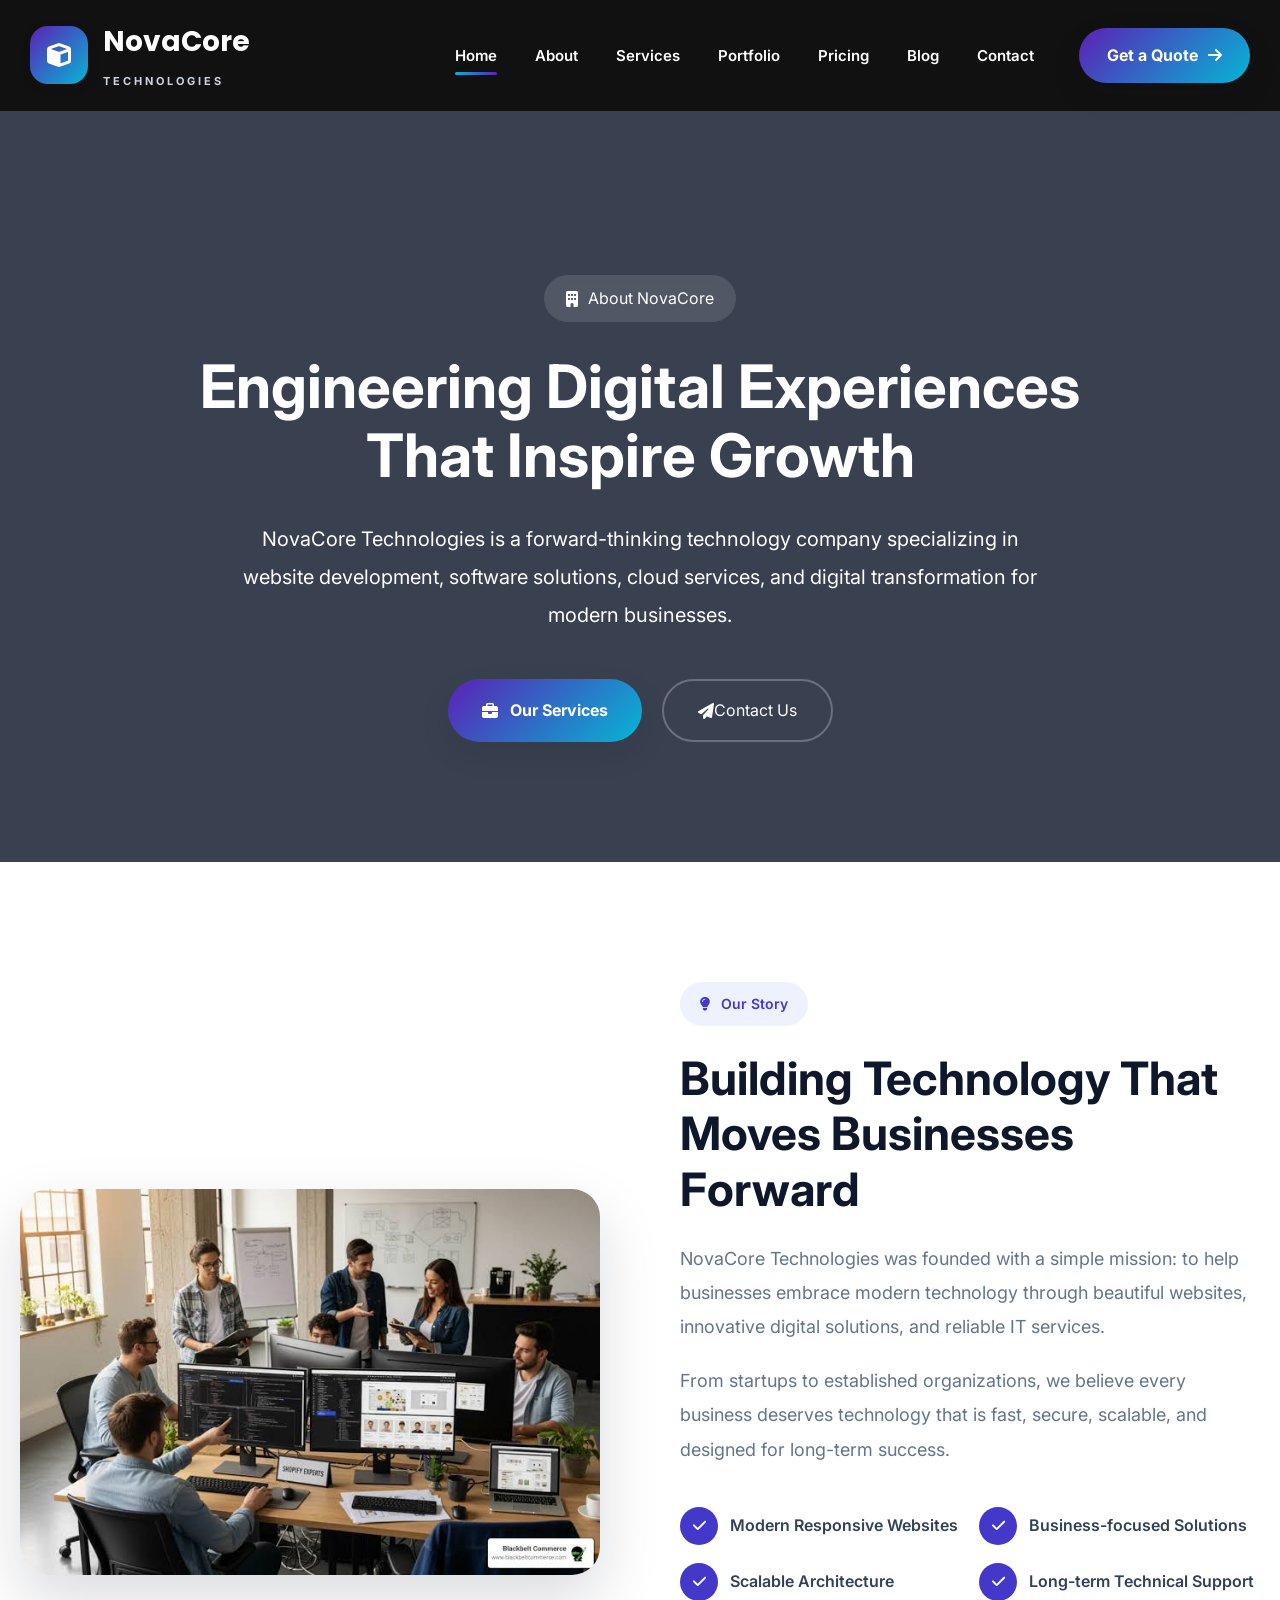
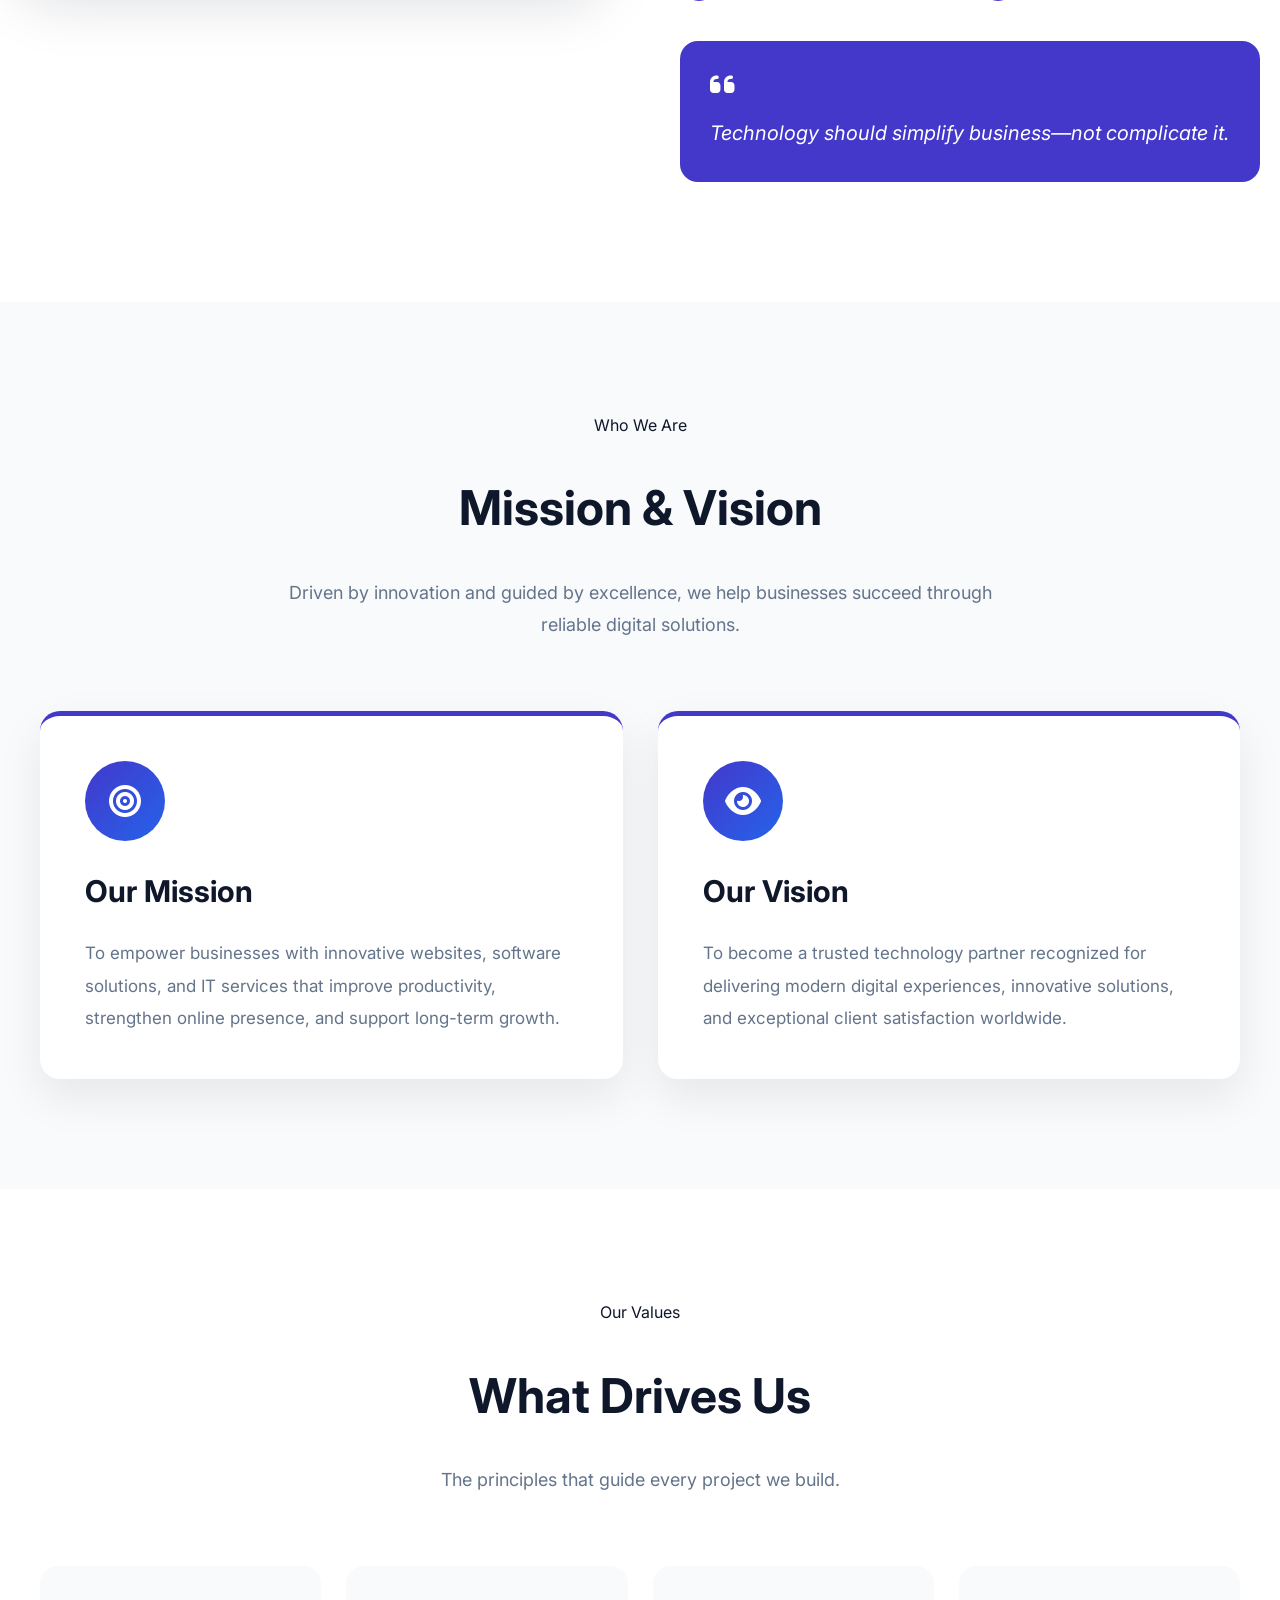
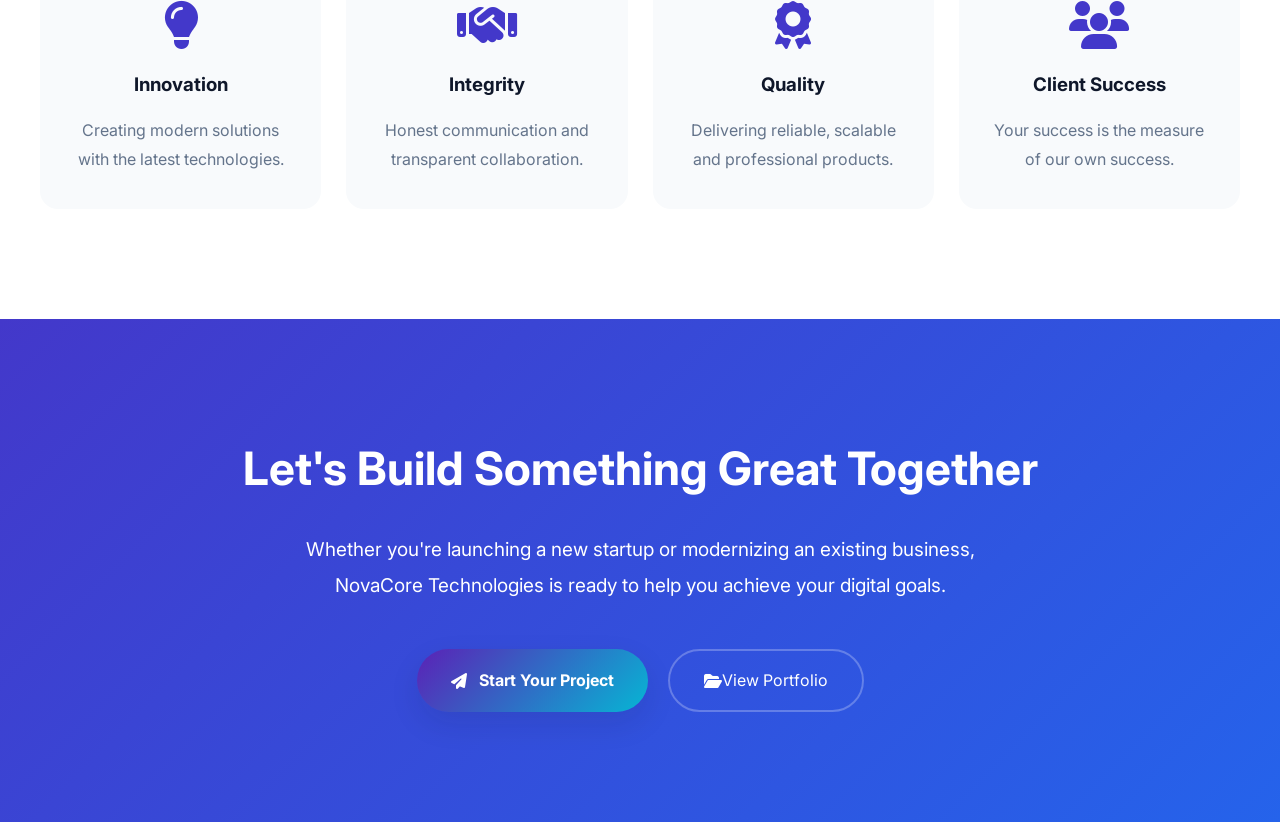
==== about/about.html @ f9131477 "Add files via upload uploaded website" ====
<!DOCTYPE html>
<html lang="en">

<head>

    <meta charset="UTF-8">

<meta name="viewport"
content="width=device-width, initial-scale=1.0">

<title>About NovaCore Technologies | Innovative IT & Web Solutions</title>

<meta name="description"
content="Learn about NovaCore Technologies, our mission, values, experienced team, and commitment to delivering modern web development and IT solutions.">

<meta property="og:title"
content="About NovaCore Technologies">

<meta property="og:description"
content="Meet the team behind NovaCore Technologies and discover our commitment to innovation and digital excellence.">

<meta property="og:type"
content="website">

<meta property="og:url"
content="https://megatech-technologies.github.io/novacore-technologies/about/about.html">

<meta property="og:image"
content="https://megatech-technologies.github.io/novacore-technologies/images/about-preview.webp">

<meta property="og:site_name"
content="NovaCore Technologies">

<meta property="og:locale"
content="en_US">

<meta name="twitter:card"
content="summary_large_image">

<meta name="twitter:title"
content="About NovaCore Technologies">

<meta name="twitter:description"
content="Discover the story, mission and vision behind NovaCore Technologies.">

<meta name="twitter:image"
content="https://megatech-technologies.github.io/novacore-technologies/images/about-preview.webp">

<meta name="twitter:url"
content="https://megatech-technologies.github.io/novacore-technologies/about/about.html">


<link rel="preconnect"
href="https://fonts.googleapis.com">

<link rel="preconnect"
href="https://fonts.gstatic.com"
crossorigin>

<link href="https://fonts.googleapis.com/css2?family=Inter:wght@400;500;600;700&family=Poppins:wght@500;600;700;800&display=swap"
rel="stylesheet">

<link rel="stylesheet"
href="https://cdnjs.cloudflare.com/ajax/libs/font-awesome/6.7.2/css/all.min.css">




<link rel="stylesheet" href="../css/variables.css">
<link rel="stylesheet" href="../css/layout.css">
<link rel="stylesheet" href="../css/components.css">
<link rel="stylesheet" href="../css/animations.css">
<link rel="stylesheet" href="../css/style.css">
<link rel="stylesheet" href="../css/about.css">
<link rel="stylesheet" href="../css/responsive.css">
</head>


<body>

    <header class="header">
    <div class="container navbar">

        <!-- LOGO -->

        <a href="../index.html" class="logo">

            <div class="logo-icon">

                <i class="fa-solid fa-cube"></i>

            </div>

            <div class="logo-text">

                <h2>NovaCore</h2>

                <span>TECHNOLOGIES</span>

            </div>

        </a>

        <!-- NAVIGATION -->

        <nav class="navigation">

            <ul class="nav-links">

                <li><a href="../index.html" class="active">Home</a></li>

                <li><a href="about.html">About</a></li>

                <li><a href="../services/services.html">Services</a></li>

                <li><a href="../portfolio/portfolio.html">Portfolio</a></li>

                <li><a href="../pricing/pricing.html">Pricing</a></li>

                <li><a href="../blog/blog.html">Blog</a></li>

                <li><a href="../contact/contact.html">Contact</a></li>

            </ul>

        </nav>

        <!-- RIGHT SIDE -->

        <div class="nav-actions">

            <a href="../contact/contact.html" class="quote-btn">

                Get a Quote

                <i class="fa-solid fa-arrow-right"></i>

            </a>

            <button class="menu-toggle">

                <i class="fa-solid fa-bars"></i>

            </button>

        </div>

    </div>
</header>

    <div class="nav-overlay"></div>

    <main>

        <!--==================================================
ABOUT HERO
===================================================-->

<section class="about-hero">

<div class="container">

<span class="about-tag">

<i class="fa-solid fa-building"></i>

About NovaCore

</span>

<h1>

Engineering Digital Experiences That Inspire Growth

</h1>

<p>

NovaCore Technologies is a forward-thinking technology
company specializing in website development, software
solutions, cloud services, and digital transformation
for modern businesses.

</p>

<div class="about-buttons">

<a href="../services/services.html"
class="btn btn-primary">

<i class="fa-solid fa-briefcase"></i>

Our Services

</a>

<a href="../contact/contact.html"
class="btn btn-secondary">

<i class="fa-solid fa-paper-plane"></i>

Contact Us

</a>

</div>

</div>

</section>

<!--==================================================
OUR STORY
===================================================-->

<section class="about-preview">



<div class="container about-grid">

<div class="about-image">

<img src="../images/about/novercore-team.jpg"
alt="NovaCore Technologies Team">

</div>

<div class="about-story-content">

<span class="about-section-tag">

<i class="fa-solid fa-lightbulb"></i>

Our Story

</span>

<h2>

Building Technology That Moves Businesses Forward

</h2>

<p>

NovaCore Technologies was founded with a simple mission:
to help businesses embrace modern technology through
beautiful websites, innovative digital solutions, and
reliable IT services.

</p>

<p>

From startups to established organizations, we believe
every business deserves technology that is fast,
secure, scalable, and designed for long-term success.

</p>

<div class="story-features">

<div class="story-feature">

<i class="fa-solid fa-check"></i>

<span>Modern Responsive Websites</span>

</div>

<div class="story-feature">

<i class="fa-solid fa-check"></i>

<span>Business-focused Solutions</span>

</div>

<div class="story-feature">

<i class="fa-solid fa-check"></i>

<span>Scalable Architecture</span>

</div>

<div class="story-feature">

<i class="fa-solid fa-check"></i>

<span>Long-term Technical Support</span>

</div>

</div>

<div class="story-highlight">

<i class="fa-solid fa-quote-left"></i>

<p>

Technology should simplify business—not complicate it.

</p>

</div>

</div>

</div>



</section>

<!--==================================================
MISSION & VISION
===================================================-->

<section class="about-mission">

<div class="container">

<div class="section-heading">

<span>Who We Are</span>

<h2>Mission & Vision</h2>

<p>

Driven by innovation and guided by excellence, we help
businesses succeed through reliable digital solutions.

</p>

</div>

<div class="mission-grid">

<div class="mission-card">

<div class="mission-icon">

<i class="fa-solid fa-bullseye"></i>

</div>

<h3>Our Mission</h3>

<p>

To empower businesses with innovative websites,
software solutions, and IT services that improve
productivity, strengthen online presence, and
support long-term growth.

</p>

</div>

<div class="mission-card">

<div class="mission-icon">

<i class="fa-solid fa-eye"></i>

</div>

<h3>Our Vision</h3>

<p>

To become a trusted technology partner recognized
for delivering modern digital experiences,
innovative solutions, and exceptional client
satisfaction worldwide.

</p>

</div>

</div>

</div>

</section>

<!--==================================================
CORE VALUES
===================================================-->

<section class="about-values">

<div class="container">

<div class="section-heading">

<span>Our Values</span>

<h2>What Drives Us</h2>

<p>

The principles that guide every project we build.

</p>

</div>

<div class="values-grid">

<div class="value-card">

<i class="fa-solid fa-lightbulb"></i>

<h3>Innovation</h3>

<p>Creating modern solutions with the latest technologies.</p>

</div>

<div class="value-card">

<i class="fa-solid fa-handshake"></i>

<h3>Integrity</h3>

<p>Honest communication and transparent collaboration.</p>

</div>

<div class="value-card">

<i class="fa-solid fa-award"></i>

<h3>Quality</h3>

<p>Delivering reliable, scalable and professional products.</p>

</div>

<div class="value-card">

<i class="fa-solid fa-users"></i>

<h3>Client Success</h3>

<p>Your success is the measure of our own success.</p>

</div>

</div>

</div>

</section>

<!--==================================================
ABOUT CTA
===================================================-->

<section class="about-cta">

<div class="container">

<h2>

Let's Build Something Great Together

</h2>

<p>

Whether you're launching a new startup or modernizing an
existing business, NovaCore Technologies is ready to help
you achieve your digital goals.

</p>

<div class="about-buttons">

<a href="../contact/contact.html"
class="btn btn-primary">

<i class="fa-solid fa-paper-plane"></i>

Start Your Project

</a>

<a href="../portfolio/portfolio.html"
class="btn btn-secondary">

<i class="fa-solid fa-folder-open"></i>

View Portfolio

</a>

</div>

</div>

</section>


    </main>

    <script src="../js/main.js"></script>
</body>
</html>
---- css/variables.css ----
/*==================================================
NOVACORE DESIGN SYSTEM
==================================================*/

:root{

    /*=====================
    COLORS
    =====================*/

    --primary:#5B21B6;
    --primary-dark:#4C1D95;
    --secondary:#06B6D4;
    --accent:#F59E0B;

    --dark:#0F172A;
    --dark-light:#1E293B;

    --white:#FFFFFF;
    --light:#F8FAFC;
    --gray:#64748B;
    --border:#E2E8F0;

    --success:#16A34A;
    --danger:#DC2626;

    /*=====================
    TYPOGRAPHY
    =====================*/

    --heading-font:"Poppins",sans-serif;
    --body-font:"Inter",sans-serif;

    /*=====================
    FONT SIZES
    =====================*/

    --fs-hero:4rem;
    --fs-h1:3rem;
    --fs-h2:2.4rem;
    --fs-h3:1.7rem;
    --fs-body:1rem;
    --fs-small:.95rem;

    /*=====================
    FONT WEIGHT
    =====================*/

    --fw-regular:400;
    --fw-medium:500;
    --fw-semibold:600;
    --fw-bold:700;
    --fw-extra:800;

    /*=====================
    LAYOUT
    =====================*/

    --container:1320px;

    --radius-sm:8px;
    --radius-md:14px;
    --radius-lg:20px;
    --radius-xl:30px;

    --section-padding:110px;

    /*=====================
    SHADOWS
    =====================*/

    --shadow-sm:
    0 4px 12px rgba(15,23,42,.08);

    --shadow-md:
    0 12px 30px rgba(15,23,42,.10);

    --shadow-lg:
    0 25px 60px rgba(15,23,42,.15);

    /*=====================
    TRANSITIONS
    =====================*/

    --transition:.35s ease;

}
---- css/layout.css ----
body{

    padding-top:95px;

}

/*==================================================
TOP BAR
==================================================*/

.top-bar{

    background:linear-gradient(90deg,#5B21B6,#06B6D4);

    color:#fff;

    font-size:14px;

}

.top-bar-content{

    display:flex;

    justify-content:space-between;

    align-items:center;

    min-height:48px;

}

.top-left,
.top-right{

    display:flex;

    align-items:center;

    gap:30px;

}

.top-left span,
.top-right span,
.top-right a{

    display:flex;

    align-items:center;

    gap:8px;

}

.top-right a{

    color:#fff;

    font-weight:600;

    transition:var(--transition);

}

.top-right a:hover{

    transform:translateX(6px);

}


/*==================================================
HEADER
==================================================*/

.header{

    position:absolute;

    top:48px;

    left:0;

    width:100%;

    z-index:999;

    transition:var(--transition);

}

.header.sticky{

    position:fixed;

    top:0;

    background:rgba(255,255,255,.96);

    backdrop-filter:blur(15px);

    box-shadow:var(--shadow-md);

}

/*==================================================
NAVBAR
==================================================*/

.navbar{

    position:fixed;

    top:0;

    left:0;

    width:100%;

    z-index:9999;

    background:#111;

    padding:18px 30px;

    display:flex;

    align-items:center;

    justify-content:space-between;

}

.logo{

    display:flex;

    align-items:center;

    gap:15px;

}

.logo-icon{

    width:58px;

    height:58px;

    border-radius:18px;

    background:linear-gradient(135deg,#5B21B6,#06B6D4);

    display:flex;

    justify-content:center;

    align-items:center;

    color:#fff;

    font-size:24px;

    box-shadow:var(--shadow-sm);

}

.logo-text h2{

    font-family:var(--heading-font);

    font-size:28px;

    color:#fff;

    transition:.3s;

}

.header.sticky .logo-text h2{

    color:var(--dark);

}

.logo-text span{

    font-size:11px;

    letter-spacing:3px;

    color:#CBD5E1;

    font-weight:700;

}

.header.sticky .logo-text span{

    color:var(--gray);

}




/*==================================================
NAVIGATION
==================================================*/

.navigation{

    margin-left:auto;

}

.nav-links{

    display:flex;

    align-items:center;

    gap:38px;

}

.nav-links li{

    position:relative;

}

.nav-links a{

    position:relative;

    color:#fff;

    font-size:15px;

    font-weight:600;

    transition:var(--transition);

}

.header.sticky .nav-links a{

    color:var(--dark);

}

.nav-links a:hover{

    color:var(--secondary);

}

.header.sticky .nav-links a:hover{

    color:var(--primary);

}


.nav-links a::after{

    content:"";

    position:absolute;

    left:0;

    bottom:-10px;

    width:0;

    height:3px;

    border-radius:20px;

    background:linear-gradient(
    90deg,
    var(--secondary),
    var(--primary));

    transition:.35s;

}

.nav-links a:hover::after,
.nav-links a.active::after{

    width:100%;

}

/*==================================================
RIGHT SIDE
==================================================*/

.nav-actions{

    display:flex;

    align-items:center;

    gap:18px;

    margin-left:45px;

}


.quote-btn{

    display:inline-flex;

    align-items:center;

    gap:10px;

    padding:14px 28px;

    border-radius:50px;

    background:
    linear-gradient(
    135deg,
    var(--primary),
    var(--secondary));

    color:#fff;

    font-weight:700;

    box-shadow:var(--shadow-md);

    transition:var(--transition);

}

.quote-btn:hover{

    transform:

    translateY(-5px);

    box-shadow:var(--shadow-lg);

}

.quote-btn i{

    transition:.3s;

}

.quote-btn:hover i{

    transform:translateX(5px);

}

.menu-toggle{

    display:none;

    width:55px;

    height:55px;

    border-radius:15px;

    background:var(--primary);

    color:#fff;

    font-size:22px;

    justify-content:center;

    align-items:center;

    transition:var(--transition);

}

.menu-toggle:hover{

    background:var(--secondary);

    transform:translateY(-3px);

}

/*==================================================
NAVIGATION OVERLAY
==================================================*/

.nav-overlay{

    position:fixed;

    inset:0;

    background:rgba(15,23,42,.55);

    backdrop-filter:blur(6px);

    opacity:0;

    visibility:hidden;

    transition:var(--transition);

    z-index:900;

}

.nav-overlay.active{

    opacity:1;

    visibility:visible;

}

/*==================================================
HERO
==================================================*/

.hero{

    position:relative;

    overflow:hidden;

    min-height:100vh;

    display:flex;

    align-items:center;

    background:linear-gradient(135deg,#0F172A,#1E293B);

    color:#fff;

}

.hero-container{

    display:grid;

    grid-template-columns:1fr 1fr;

    gap:80px;

    align-items:center;

}

.hero-content h1{

    font-family:var(--heading-font);

    font-size:4.5rem;

    line-height:1.1;

    margin:30px 0;

}


.hero-content p{

    font-size:1.15rem;

    color:#CBD5E1;

    max-width:620px;

    margin-bottom:40px;

}

.hero-badge{

    display:inline-flex;

    align-items:center;

    gap:10px;

    background:rgba(255,255,255,.08);

    padding:12px 22px;

    border-radius:50px;

    backdrop-filter:blur(12px);

}


/*==================================================
HERO BACKGROUND
==================================================*/

.hero-background{

    position:absolute;

    inset:0;

    overflow:hidden;

    pointer-events:none;

}


.shape{

    position:absolute;

    border-radius:50%;

    filter:blur(80px);

    opacity:.45;

    animation:float 12s ease-in-out infinite;

}

.shape-1{

    width:420px;

    height:420px;

    background:#7C3AED;

    top:-120px;

    left:-80px;

}

.shape-2{

    width:320px;

    height:320px;

    background:#06B6D4;

    bottom:-100px;

    right:-80px;

    animation-delay:2s;

}

.shape-3{

    width:240px;

    height:240px;

    background:#F97316;

    top:45%;

    left:55%;

    animation-delay:4s;

}


/*==================================================
HERO DASHBOARD
==================================================*/

.hero-image{

    display:flex;

    justify-content:center;

    position:relative;

}

.dashboard{

    width:100%;

    max-width:520px;

    background:#ffffff;

    border-radius:24px;

    overflow:hidden;

    box-shadow:0 35px 80px rgba(0,0,0,.35);

    animation:floatDashboard 7s ease-in-out infinite;

}

.dashboard-header{

    display:flex;

    align-items:center;

    gap:10px;

    padding:18px 22px;

    background:#EEF2FF;

}

.dot{

    width:12px;

    height:12px;

    border-radius:50%;

}

.red{

    background:#EF4444;

}

.yellow{

    background:#F59E0B;

}

.green{

    background:#22C55E;

}

.dashboard-content{

    display:grid;

    grid-template-columns:repeat(2,1fr);

    gap:22px;

    padding:28px;

}


.stat-card{

    text-align:center;

    padding:40px;

    background:rgba(255,255,255,.08);

    border:1px solid rgba(255,255,255,.12);

    border-radius:20px;

    backdrop-filter:blur(10px);

    transition:.35s;

}

.stat-card h2{

    color:#fff;

}

.stat-card p{

    color:rgba(255,255,255,.9);

}

.stat-card i{

    color:#fff;

}

.stat-card:hover{

    transform:translateY(-8px);

    box-shadow:0 18px 35px rgba(0,0,0,.12);

}

.stat-card i{

    font-size:32px;

    color:var(--primary);

    margin-bottom:16px;

}

.stat-card h3{

    font-size:30px;

    color:var(--dark);

    margin-bottom:10px;

}

.stat-card p{

    color:#64748B;

    font-size:14px;

}


/*==================================================
HERO STATS
==================================================*/

.hero-stats{

    display:flex;

    gap:45px;

    margin-top:55px;

    flex-wrap:wrap;

}

.hero-stat{

    position:relative;

}

.hero-stat h3{

    font-size:38px;

    color:var(--secondary);

    margin-bottom:8px;

}

.hero-stat span{

    color:#CBD5E1;

    font-size:15px;

}

/*==================================================
SCROLL INDICATOR
==================================================*/

.scroll-indicator{

    position:absolute;

    bottom:35px;

    left:50%;

    transform:translateX(-50%);

    width:34px;

    height:60px;

    border:2px solid rgba(255,255,255,.5);

    border-radius:40px;

}

.scroll-indicator span{

    position:absolute;

    left:50%;

    top:10px;

    width:7px;

    height:7px;

    border-radius:50%;

    background:#fff;

    transform:translateX(-50%);

    animation:scrollMove 2s infinite;

}


/*==================================================
SERVICES
==================================================*/

.services{

    padding:120px 0;

    background:#F8FAFC;

}

.section-heading{

    text-align:center;

    max-width:760px;

    margin:0 auto 70px;

}

.section-tag{

    display:inline-flex;

    align-items:center;

    gap:10px;

    background:#EEF2FF;

    color:var(--primary);

    padding:12px 22px;

    border-radius:50px;

    font-weight:600;

}

.section-heading h2{

    margin:28px 0;

    font-size:48px;

    color:var(--dark);

}

.section-heading p{

    color:#64748B;

    font-size:18px;

    line-height:1.8;

}


.services-grid{

    display:grid;

    grid-template-columns:repeat(4,1fr);

    gap:30px;

}


.service-card{

    background:#fff;

    padding:45px 35px;

    border-radius:22px;

    transition:var(--transition);

    border:1px solid #E2E8F0;

    position:relative;

    overflow:hidden;

}


.service-card:hover{

    transform:translateY(-12px);

    box-shadow:var(--shadow-lg);

}


.service-card::before{

    content:"";

    position:absolute;

    top:0;

    left:0;

    width:0;

    height:5px;

    background:linear-gradient(
    90deg,
    var(--primary),
    var(--secondary));

    transition:.45s;

}

.service-card:hover::before{

    width:100%;

}


.service-icon{

    width:72px;

    height:72px;

    display:flex;

    justify-content:center;

    align-items:center;

    border-radius:18px;

    background:#EEF2FF;

    color:var(--primary);

    font-size:28px;

    margin-bottom:28px;

    transition:var(--transition);

}

.service-card:hover .service-icon{

    background:linear-gradient(
    135deg,
    var(--primary),
    var(--secondary));

    color:#fff;

    transform:rotate(-8deg);

}


.service-card h3{

    font-size:26px;

    margin-bottom:18px;

    color:var(--dark);

}

.service-card p{

    color:#64748B;

    line-height:1.8;

    margin-bottom:28px;

}


.service-card a{

    display:inline-flex;

    align-items:center;

    gap:10px;

    color:var(--primary);

    font-weight:700;

    transition:var(--transition);

}

.service-card:hover a{

    gap:16px;

}


/*==================================================
ABOUT PREVIEW
==================================================*/

.about-preview{

    padding:120px 0;

    background:#fff;

}

.about-grid{

    display:grid;

    grid-template-columns:1fr 1fr;

    gap:80px;

    align-items:center;

}


.about-image{

    position:relative;

}

.about-image img{

    width:100%;

    border-radius:28px;

    display:block;

    box-shadow:var(--shadow-lg);

}


.about-content h2{

    margin:28px 0;

    font-size:46px;

    color:var(--dark);

}

.about-content p{

    color:#64748B;

    line-height:1.9;

    margin-bottom:22px;

}


.about-mini-stats{

    display:grid;

    grid-template-columns:repeat(2,1fr);

    gap:25px;

    margin:45px 0;

}

.about-mini-stats div{

    background:#F8FAFC;

    padding:25px;

    border-radius:18px;

    transition:var(--transition);

}

.about-mini-stats div:hover{

    transform:translateY(-8px);

    box-shadow:var(--shadow-md);

}

.about-mini-stats h3{

    color:var(--primary);

    font-size:34px;

    margin-bottom:8px;

}

.about-mini-stats span{

    color:#64748B;

}


/*==================================================
WHY CHOOSE US
==================================================*/

.why-us{

padding:120px 0;

background:#f8fbff;

}

.why-grid{

display:grid;

grid-template-columns:repeat(3,1fr);

gap:30px;

margin-top:70px;

}


.why-card{

background:#fff;

padding:45px 35px;

border-radius:24px;

text-align:center;

transition:.4s;

box-shadow:var(--shadow-sm);

position:relative;

overflow:hidden;

}

.why-card:hover{

transform:translateY(-12px);

box-shadow:var(--shadow-lg);

}

.why-card:hover{

transform:translateY(-12px);

box-shadow:var(--shadow-lg);

}

.why-card::before{

content:"";

position:absolute;

left:0;

top:0;

width:100%;

height:5px;

background:linear-gradient(90deg,#5b6cff,#27d7ff);

transform:scaleX(0);

transition:.4s;

transform-origin:left;

}

.why-card:hover::before{

transform:scaleX(1);

}

.why-icon{

width:90px;

height:90px;

margin:auto;

margin-bottom:25px;

display:flex;

justify-content:center;

align-items:center;

border-radius:50%;

background:linear-gradient(135deg,#eef4ff,#ddeaff);

font-size:34px;

color:#4f46e5;

transition:.4s;

}

.why-card:hover .why-icon{

transform:rotate(360deg) scale(1.08);

}

.featured{

background:linear-gradient(135deg,#4f46e5,#2563eb);

color:#fff;

}

.featured h3,
.featured p{

color:#fff;

}

.featured .why-icon{

background:rgba(255,255,255,.18);

color:#fff;

}


/*==================================================
FEATURED PROJECTS
==================================================*/

.featured-projects{

    padding:120px 0;

    background:#fff;

}

.projects-grid{

    display:grid;

    grid-template-columns:repeat(3,1fr);

    gap:35px;

    margin-top:70px;

}

.project-card{

    background:#fff;

    border-radius:24px;

    overflow:hidden;

    box-shadow:var(--shadow-md);

    transition:.4s;

}

.project-card:hover{

    transform:translateY(-12px);

    box-shadow:var(--shadow-lg);

}

.browser-top{

    background:#e9edf6;

    padding:14px 18px;

    display:flex;

    gap:8px;

}

.browser-top span{

    width:12px;

    height:12px;

    border-radius:50%;

}

.browser-top span:nth-child(1){

    background:#ff5f56;

}

.browser-top span:nth-child(2){

    background:#ffbd2f;

}

.browser-top span:nth-child(3){

    background:#27c93f;

}

.project-card img{

    width:100%;

    height:250px;

    object-fit:cover;

    display:block;

}


.project-content{

    padding:30px;

}

.project-category{

    display:inline-block;

    background:#eef4ff;

    color:#4f46e5;

    padding:8px 16px;

    border-radius:30px;

    font-size:13px;

    font-weight:600;

    margin-bottom:18px;

}

.project-content h3{

    margin-bottom:15px;

    font-size:25px;

}

.project-content p{

    color:#64748B;

    line-height:1.8;

}

.tech-tags{

    display:flex;

    flex-wrap:wrap;

    gap:10px;

    margin:28px 0;

}

.tech-tags span{

    background:#F8FAFC;

    padding:8px 14px;

    border-radius:20px;

    font-size:13px;

    border:1px solid #E2E8F0;

}


/*==================================================
CLIENT SUCCESS STORIES
==================================================*/

.success-stories{

    padding:120px 0;

    background:#F8FAFC;

}

.stories-grid{

    display:grid;

    grid-template-columns:repeat(3,1fr);

    gap:30px;

    margin-top:70px;

}

.story-card{

    background:#fff;

    padding:35px;

    border-radius:24px;

    box-shadow:var(--shadow-md);

    transition:.35s;

}

.story-card:hover{

    transform:translateY(-10px);

}

.story-header{

    display:flex;

    align-items:center;

    gap:18px;

    margin-bottom:25px;

}

.story-header img{

    width:72px;

    height:72px;

    border-radius:50%;

    object-fit:cover;

}

.story-header span{

    color:#64748B;

    font-size:14px;

}

.story-card ul{

    margin:25px 0;

    padding-left:20px;

}

.story-card li{

    margin-bottom:10px;

    color:#475569;

}

.story-card p{

    line-height:1.8;

    color:#64748B;

    font-style:italic;

}

.stars{

    margin-top:25px;

    color:#FBBF24;

    font-size:20px;

}



/*==================================================
TECH STACK
==================================================*/

.tech-stack{

    padding:120px 0;

    background:#fff;

}

.tech-grid{

    display:grid;

    grid-template-columns:repeat(4,1fr);

    gap:30px;

    margin-top:70px;

}

.tech-card{

    background:#F8FAFC;

    border-radius:22px;

    padding:40px 30px;

    text-align:center;

    transition:.35s;

    border:1px solid #E2E8F0;

    position:relative;

    overflow:hidden;

}

.tech-card::before{

content:"";

position:absolute;

left:0;

top:0;

width:100%;

height:4px;

background:linear-gradient(90deg,var(--primary),var(--secondary));

transform:scaleX(0);

transition:.35s;

transform-origin:left;

}

.tech-card:hover::before{

transform:scaleX(1);

}

.tech-card:hover{

transform:translateY(-12px);

box-shadow:var(--shadow-lg);

}

.tech-card i{

font-size:54px;

margin-bottom:25px;

color:var(--primary);

transition:.35s;

}

.tech-card:hover i{

transform:rotate(8deg) scale(1.15);

color:var(--secondary);

}


.tech-card h3{

font-size:24px;

margin-bottom:15px;

color:var(--dark);

}

.tech-card p{

color:#64748B;

line-height:1.8;

}


/*TECHSTACK ANIMATION*/

.tech-card{

animation:floatCard 5s ease-in-out infinite;

}

.tech-card:nth-child(2){

animation-delay:.3s;

}

.tech-card:nth-child(3){

animation-delay:.6s;

}

.tech-card:nth-child(4){

animation-delay:.9s;

}

.tech-card:nth-child(5){

animation-delay:1.2s;

}

.tech-card:nth-child(6){

animation-delay:1.5s;

}

.tech-card:nth-child(7){

animation-delay:1.8s;

}

.tech-card:nth-child(8){

animation-delay:2.1s;

}

@keyframes floatCard{

0%,100%{

transform:translateY(0);

}

50%{

transform:translateY(-8px);

}

}

/*==========================================
OUR PROCESS
==========================================*/

.process{

    padding:120px 0;

    background:#f8fbff;

}

.process-grid{

    display:grid;

    grid-template-columns:repeat(3,1fr);

    gap:30px;

    margin-top:70px;

}

.process-card{

    background:#fff;

    padding:40px;

    border-radius:22px;

    position:relative;

    text-align:center;

    transition:.35s;

    box-shadow:var(--shadow-sm);

}

.process-card:hover{

    transform:translateY(-12px);

    box-shadow:var(--shadow-lg);

}

.process-number{

    position:absolute;

    top:20px;

    right:20px;

    font-size:60px;

    font-weight:900;

    color:rgba(79,70,229,.08);

}

.process-card i{

    font-size:55px;

    color:var(--primary);

    margin-bottom:25px;

    transition:.4s;

}

.process-card:hover i{

    transform:rotate(360deg);

}

.process-card h3{

    margin-bottom:18px;

    font-size:26px;

}

.process-card p{

    color:#64748B;

    line-height:1.9;

}

/*==================================================
COMPANY STATISTICS
==================================================*/

.stats{

    padding:110px 0;

    background:
    linear-gradient(135deg,#4338CA,#2563EB);

    color:#fff;

}

.stats-grid{

    display:grid;

    grid-template-columns:repeat(4,1fr);

    gap:35px;

}

.stat-card{

    text-align:center;

    padding:40px;

}

.stat-card i{

    font-size:60px;

    margin-bottom:25px;

    color:#fff;

}

.stat-card h2{

    font-size:58px;

    margin-bottom:10px;

}

.stat-card p{

    font-size:17px;

    opacity:.9;

}

.stat-card:hover{

    transform:translateY(-8px);

}

/*==================================================
HOME CTA
==================================================*/

.home-cta{

padding:110px 0;

background:#f8fafc;

}

.home-cta-card{

max-width:900px;

margin:auto;

padding:70px 60px;

text-align:center;

border-radius:28px;

background:linear-gradient(135deg,#2563eb,#1d4ed8);

color:#fff;

box-shadow:0 25px 60px rgba(37,99,235,.25);

}

.home-cta-tag{

display:inline-flex;

align-items:center;

gap:10px;

padding:10px 22px;

border-radius:40px;

background:rgba(255,255,255,.15);

font-weight:600;

margin-bottom:28px;

}

.home-cta h2{

font-size:2.7rem;

line-height:1.2;

margin-bottom:22px;

}

.home-cta p{

max-width:700px;

margin:0 auto 40px;

line-height:1.9;

color:rgba(255,255,255,.92);

}

.home-cta-buttons{

display:flex;

justify-content:center;

gap:20px;

flex-wrap:wrap;

}

/*==================================================
FOOTER
==================================================*/

.footer{

background:#0f172a;

padding:100px 0 35px;

color:#cbd5e1;

}

.footer-grid{

display:grid;

grid-template-columns:2fr 1fr 1fr 1.2fr;

gap:60px;

margin-bottom:60px;

}

.footer-description{

margin:28px 0;

line-height:1.9;

max-width:360px;

}

.footer-column h3{

font-size:22px;

margin-bottom:25px;

color:#fff;

}

.footer-column ul{

display:flex;

flex-direction:column;

gap:16px;

}

.footer-column a{

color:#cbd5e1;

transition:.3s;

}

.footer-column a:hover{

color:var(--primary);

padding-left:6px;

}

.footer-social{

display:flex;

gap:16px;

margin-top:25px;

}

.footer-social a{

width:46px;

height:46px;

display:flex;

align-items:center;

justify-content:center;

border-radius:50%;

background:rgba(255,255,255,.08);

color:#fff;

transition:.35s;

}

.footer-social a:hover{

background:var(--primary);

transform:translateY(-5px);

}

.footer-contact li{

display:flex;

align-items:flex-start;

gap:14px;

line-height:1.8;

}

.footer-contact i{

color:var(--primary);

margin-top:4px;

font-size:18px;

}

.footer-bottom{

padding-top:35px;

border-top:1px solid rgba(255,255,255,.08);

display:flex;

justify-content:space-between;

align-items:center;

flex-wrap:wrap;

gap:20px;

}

.footer-bottom-links{

display:flex;

gap:25px;

}

.footer-bottom-links a{

color:#cbd5e1;

transition:.3s;

}

.footer-bottom-links a:hover{

color:var(--primary);

}
---- css/components.css ----
/*==================================================
BUTTONS
==================================================*/

.btn-primary{

    display:inline-flex;

    align-items:center;

    gap:12px;

    padding:16px 34px;

    border-radius:60px;

    background:linear-gradient(135deg,var(--primary),var(--secondary));

    color:#fff;

    font-weight:700;

    transition:var(--transition);

    box-shadow:var(--shadow-md);

}

.btn-primary:hover{

    transform:translateY(-6px);

    box-shadow:var(--shadow-lg);

}

.btn-secondary{

    display:inline-flex;

    align-items:center;

    justify-content:center;

    padding:16px 34px;

    border:2px solid rgba(255,255,255,.25);

    border-radius:60px;

    color:#fff;

    transition:var(--transition);

}

.btn-secondary:hover{

    background:#fff;

    color:var(--dark);

}
---- css/animations.css ----
/*==================================================
FLOATING SHAPES
==================================================*/

@keyframes float{

    0%{

        transform:translateY(0) translateX(0);

    }

    50%{

        transform:translateY(-35px) translateX(25px);

    }

    100%{

        transform:translateY(0) translateX(0);

    }

}

/* dash board*/

@keyframes floatDashboard{

    0%{

        transform:translateY(0);

    }

    50%{

        transform:translateY(-18px);

    }

    100%{

        transform:translateY(0);

    }

}


/*scroll key*/

@keyframes scrollMove{

    0%{

        top:10px;

        opacity:1;

    }

    100%{

        top:38px;

        opacity:0;

    }

}

/* hero fade in animation*/

.hero-content{

    animation:slideLeft .9s ease;

}

.hero-image{

    animation:slideRight .9s ease;

}

/*append*/

@keyframes slideLeft{

    from{

        opacity:0;

        transform:translateX(-70px);

    }

    to{

        opacity:1;

        transform:none;

    }

}

@keyframes slideRight{

    from{

        opacity:0;

        transform:translateX(70px);

    }

    to{

        opacity:1;

        transform:none;

    }

}
---- css/style.css ----
@import url("variables.css");
@import url("reset.css");
@import url("layout.css");
@import url("components.css");
@import url("animations.css");
@import url("responsive.css");
---- css/about.css ----
/*==================================================
ABOUT HERO
==================================================*/

.about-hero{

padding:180px 20px 120px;

text-align:center;

background:
linear-gradient(rgba(15,23,42,.82),
rgba(15,23,42,.82)),
url("../images/about-hero.webp");

background-size:cover;

background-position:center;

color:#fff;

}

.about-tag{

display:inline-flex;

align-items:center;

gap:10px;

padding:10px 22px;

background:rgba(255,255,255,.12);

backdrop-filter:blur(8px);

border-radius:40px;

margin-bottom:30px;

}

.about-hero h1{

font-size:60px;

line-height:1.15;

max-width:900px;

margin:auto;

margin-bottom:30px;

}

.about-hero p{

font-size:20px;

line-height:1.9;

max-width:800px;

margin:auto;

}

.about-buttons{

display:flex;

justify-content:center;

gap:20px;

margin-top:45px;

flex-wrap:wrap;

}

/*==================================================
OUR STORY
==================================================*/

.about-story{

padding:110px 20px;

background:#fff;

}

.about-story-grid{

display:grid;

grid-template-columns:1fr 1fr;

gap:70px;

align-items:center;

}



.about-story-image img{

width:100%;

border-radius:22px;

display:block;

box-shadow:0 20px 50px rgba(0,0,0,.12);

}

.about-section-tag{

display:inline-flex;

align-items:center;

gap:10px;

padding:10px 20px;

border-radius:40px;

background:#EEF2FF;

color:#4338CA;

font-size:14px;

font-weight:600;

margin-bottom:25px;

}

.about-story-content h2{

font-size:46px;

line-height:1.2;

margin-bottom:25px;

color:#0F172A;

}

.about-story-content p{

font-size:18px;

line-height:1.9;

color:#64748B;

margin-bottom:20px;

}

.story-features{

display:grid;

grid-template-columns:repeat(2,1fr);

gap:18px;

margin:40px 0;

}

.story-feature{

display:flex;

align-items:center;

gap:12px;

font-weight:600;

color:#334155;

}

.story-feature i{

width:38px;

height:38px;

border-radius:50%;

background:#4338CA;

color:#fff;

display:flex;

justify-content:center;

align-items:center;

font-size:15px;

}

.story-highlight{

background:#4338CA;

padding:30px;

border-radius:18px;

color:#fff;

margin-top:35px;

}

.story-highlight i{

font-size:28px;

margin-bottom:15px;

}

.story-highlight p{

color:#fff;

margin:0;

font-size:20px;

font-style:italic;

}

/*==================================================
MISSION & VISION
==================================================*/

.about-mission{

padding:110px 20px;

background:#F8FAFC;

}

.mission-grid{

display:grid;

grid-template-columns:repeat(2,1fr);

gap:35px;

margin-top:70px;

}

.mission-card{

background:#fff;

padding:45px;

border-radius:20px;

box-shadow:0 18px 45px rgba(0,0,0,.08);

transition:.35s;

border-top:5px solid #4338CA;

}

.mission-card:hover{

transform:translateY(-8px);

}

.mission-icon{

width:80px;

height:80px;

border-radius:50%;

background:linear-gradient(135deg,#4338CA,#2563EB);

display:flex;

justify-content:center;

align-items:center;

margin-bottom:25px;

}

.mission-icon i{

font-size:32px;

color:#fff;

}

.mission-card h3{

font-size:30px;

margin-bottom:20px;

color:#0F172A;

}

.mission-card p{

font-size:17px;

line-height:1.9;

color:#64748B;

}

/*==================================================
CORE VALUES
==================================================*/

.about-values{

padding:110px 20px;

background:#fff;

}

.values-grid{

display:grid;

grid-template-columns:repeat(4,1fr);

gap:25px;

margin-top:60px;

}

.value-card{

background:#F8FAFC;

padding:35px;

text-align:center;

border-radius:18px;

transition:.35s;

}

.value-card:hover{

transform:translateY(-8px);

}

.value-card i{

font-size:48px;

color:#4338CA;

margin-bottom:20px;

}

.value-card h3{

margin-bottom:15px;

color:#0F172A;

}

.value-card p{

color:#64748B;

line-height:1.8;

}

/*==================================================
ABOUT CTA
==================================================*/

.about-cta{

padding:110px 20px;

background:linear-gradient(135deg,#4338CA,#2563EB);

text-align:center;

color:#fff;

}

.about-cta h2{

font-size:46px;

margin-bottom:25px;

}

.about-cta p{

max-width:700px;

margin:auto auto 40px;

font-size:19px;

line-height:1.9;

}

/*==================================================
ABOUT PAGE RESPONSIVE
==================================================*/

@media (max-width:992px){

.about-grid{
    grid-template-columns:1fr;
    gap:60px;
}

.mission-grid{
    grid-template-columns:1fr;
}

.values-grid{
    grid-template-columns:repeat(2,1fr);
}

.about-story-content{
    text-align:center;
}

.story-features{
    justify-content:center;
}

.about-buttons{
    justify-content:center;
}

.about-hero h1{
    font-size:3rem;
}

.about-hero p{
    max-width:700px;
    margin:0 auto;
}

}

@media (max-width:768px){

.about-hero{
    padding:140px 20px 90px;
}

.about-hero h1{
    font-size:2.3rem;
    line-height:1.25;
}

.about-hero p{
    font-size:16px;
}

.about-buttons{
    flex-direction:column;
    align-items:center;
}

.about-buttons .btn{
    width:100%;
    justify-content:center;
}

.about-preview,
.about-mission,
.about-values,
.about-cta{
    padding:70px 0;
}

.about-grid{
    gap:45px;
}

.values-grid{
    grid-template-columns:1fr;
}

.story-features{
    flex-direction:column;
    align-items:flex-start;
    gap:15px;
}

.story-highlight{
    padding:25px;
}

.mission-card,
.value-card{
    padding:35px 25px;
}

.about-cta h2{
    font-size:2rem;
}

.about-cta p{
    font-size:16px;
}

}


@media(max-width:480px) {

    /*==================================================
ABOUT HERO
==================================================*/

.about-hero{

padding:140px 15px 90px;

}

.about-hero h1{

font-size:34px;

}

.about-hero p{

font-size:16px;

}

.about-buttons{

flex-direction:column;

}

.about-buttons a{

width:100%;

justify-content:center;

}

/*==================================================
OUR STORY
==================================================*/

.about-story{

padding:80px 15px;

}

.about-story-grid{

grid-template-columns:1fr;

gap:40px;

}

.about-story-image{

width:100%;

max-width:100%;

}

.about-story-image img{

width:100%;

height:auto;

display:block;

}

.about-story-image img{

width:100%;

max-width:100%;

height:auto;

display:block;

border-radius:18px;

box-shadow:0 12px 30px rgba(0,0,0,.12);

}

.about-story-content h2{

font-size:32px;

}

.about-story-content p{

font-size:16px;

}

.story-features{

display:grid;

grid-template-columns:1fr;

gap:15px;

margin:30px 0;

}

.story-highlight{

padding:25px;

}

.story-highlight p{

font-size:17px;

}

/*==================================================
MISSION & VISION
==================================================*/

.about-mission{

padding:80px 15px;

}

.mission-grid{

grid-template-columns:1fr;

gap:25px;

margin-top:45px;

}

.mission-card{

padding:30px;

}

.mission-card h3{

font-size:24px;

}

.mission-card p{

font-size:16px;

}

.mission-icon{

width:65px;

height:65px;

}

.mission-icon i{

font-size:26px;

}

.about-values{

padding:80px 15px;

}

.values-grid{

grid-template-columns:1fr;

}

.about-cta{

padding:80px 15px;

}

.about-cta h2{

font-size:32px;

}

.about-cta p{

font-size:16px;

}
}
---- css/responsive.css ----
@media(max-width:992px){

.navigation{

    position:fixed;

    top:0;

    right:-100%;

    width:320px;

    height:100vh;

    background:#fff;

    transition:.45s;

    padding:120px 35px;

    box-shadow:-15px 0 40px rgba(0,0,0,.1);

}

.navigation.active{

    right:0;

}

.nav-links{

    flex-direction:column;

    align-items:flex-start;

    gap:28px;

}

.nav-links a{

    color:var(--dark);

    font-size:18px;

}

.menu-toggle{

    display:flex;

}

.quote-btn{

    display:none;

}

.navigation{

    position:fixed;

    top:0;

    right:-100%;

    width:340px;

    max-width:90%;

    height:100vh;

    background:#fff;

    padding:120px 40px;

    transition:.45s;

    box-shadow:-15px 0 50px rgba(0,0,0,.15);

    z-index:1000;

}

.navigation.active{

    right:0;

}


.services-grid{

    grid-template-columns:repeat(2,1fr);

}

/*==================================================
ABOUT PREVIEW
==================================================*/

.about-grid{

    grid-template-columns:1fr;

    gap:60px;

}

.why-grid{

grid-template-columns:repeat(2,1fr);

}

.projects-grid{

    grid-template-columns:repeat(2,1fr);

}

.stories-grid{

grid-template-columns:repeat(2,1fr);

}

.tech-grid{

grid-template-columns:repeat(2,1fr);

}

.process-grid{

grid-template-columns:repeat(2,1fr);

}

.stats-grid{

grid-template-columns:repeat(2,1fr);

}

.home-cta-card{

padding:60px 45px;

}

.home-cta h2{

font-size:2.3rem;

}

.footer-grid{

grid-template-columns:repeat(2,1fr);

gap:45px;

}

.footer-description{

max-width:100%;

}

}

@media(max-width:768px){

.services{

    padding:90px 0;

}

.services-grid{

    grid-template-columns:1fr;

}

.section-heading h2{

    font-size:34px;

}

.section-heading p{

    font-size:16px;

}

/*==================================================
ABOUT PREVIEW
==================================================*/

.about-content{

    text-align:center;

}

.about-mini-stats{

    grid-template-columns:repeat(2,1fr);

}

.why-grid{

grid-template-columns:1fr;

}

.projects-grid{

    grid-template-columns:1fr;

}

.stories-grid{

grid-template-columns:1fr;

}

.tech-grid{

grid-template-columns:1fr;

}

.process-grid{

grid-template-columns:1fr;

}

.stats-grid{

grid-template-columns:1fr;

}

.home-cta{

padding:70px 0;

}

.home-cta-card{

padding:50px 30px;

}

.home-cta h2{

font-size:2rem;

}

.home-cta-buttons{

flex-direction:column;

align-items:center;

}

.home-cta-buttons .btn{

width:100%;

max-width:320px;

justify-content:center;

}


.footer{

padding:70px 0 30px;

}

.footer-grid{

grid-template-columns:1fr;

text-align:center;

}

.footer-description{

margin-left:auto;

margin-right:auto;

}

.footer-social{

justify-content:center;

}

.footer-contact li{

justify-content:center;

}

.footer-bottom{

flex-direction:column;

text-align:center;

}

}

@media(max-width:480px){

    /*==================================================
HERO
==================================================*/

.hero{

    min-height:auto;

    padding:120px 0 80px;

}

.hero-container{

    grid-template-columns:1fr;

    gap:60px;

}

.hero-content{

    text-align:center;

}

.hero-content h1{

    font-size:2.2rem;

    line-height:1.2;

}

.hero-content p{

    font-size:15px;

    margin-left:auto;

    margin-right:auto;

}

.hero-buttons{

    flex-direction:column;

    align-items:center;

}

.btn-primary,
.btn-secondary{

    width:100%;

    justify-content:center;

}

.hero-stats{

    justify-content:center;

    gap:30px;

}

.hero-stat{

    width:100%;

}

.dashboard{

    max-width:100%;

}

.dashboard-content{

    grid-template-columns:1fr;

}

.scroll-indicator{

    display:none;

}


/*==================================================
SERVICES
==================================================*/

.services{

    padding:70px 0;

}

.section-heading{

    margin-bottom:50px;

}

.section-tag{

    font-size:13px;

    padding:10px 18px;

}

.section-heading h2{

    font-size:28px;

}

.section-heading p{

    font-size:15px;

}

.service-card{

    padding:35px 25px;

}

.service-icon{

    width:64px;

    height:64px;

    font-size:24px;

}

.service-card h3{

    font-size:22px;

}

/*==================================================
ABOUT PREVIEW
==================================================*/

.about-preview{

    padding:70px 0;

}

.about-content h2{

    font-size:30px;

}

.about-mini-stats{

    grid-template-columns:1fr;

    gap:18px;

}

.about-mini-stats div{

    padding:20px;

}

.why-us{

padding:70px 0;

}

.why-card{

padding:30px 25px;

}

.why-icon{

width:72px;

height:72px;

font-size:28px;

}

.featured-projects{

    padding:70px 0;

}

.project-content{

    padding:22px;

}

.project-card img{

    height:210px;

}

.project-content h3{

    font-size:22px;

}

.success-stories{

padding:70px 0;

}

.story-card{

padding:25px;

}

.tech-stack{

padding:70px 0;

}

.tech-card{

padding:28px;

}

.tech-card i{

font-size:42px;

}

.tech-card h3{

font-size:20px;

}

.process{

padding:70px 0;

}

.process-card{

padding:30px 22px;

}

.process-card i{

font-size:42px;

}

.process-number{

font-size:42px;

}

.stats{

padding:70px 0;

}

.stat-card{

padding:25px;

}

.stat-card h2{

font-size:44px;

}

.stat-card i{

font-size:46px;

}

.home-cta-card{

padding:40px 22px;

}

.home-cta h2{

font-size:1.7rem;

}

.home-cta p{

font-size:15px;

}

.home-cta-tag{

font-size:14px;

}

.footer{

padding:60px 0 25px;

}

.footer-column h3{

font-size:20px;

}

.footer-bottom-links{

flex-direction:column;

gap:12px;

}

.footer-social{

flex-wrap:wrap;

}

}
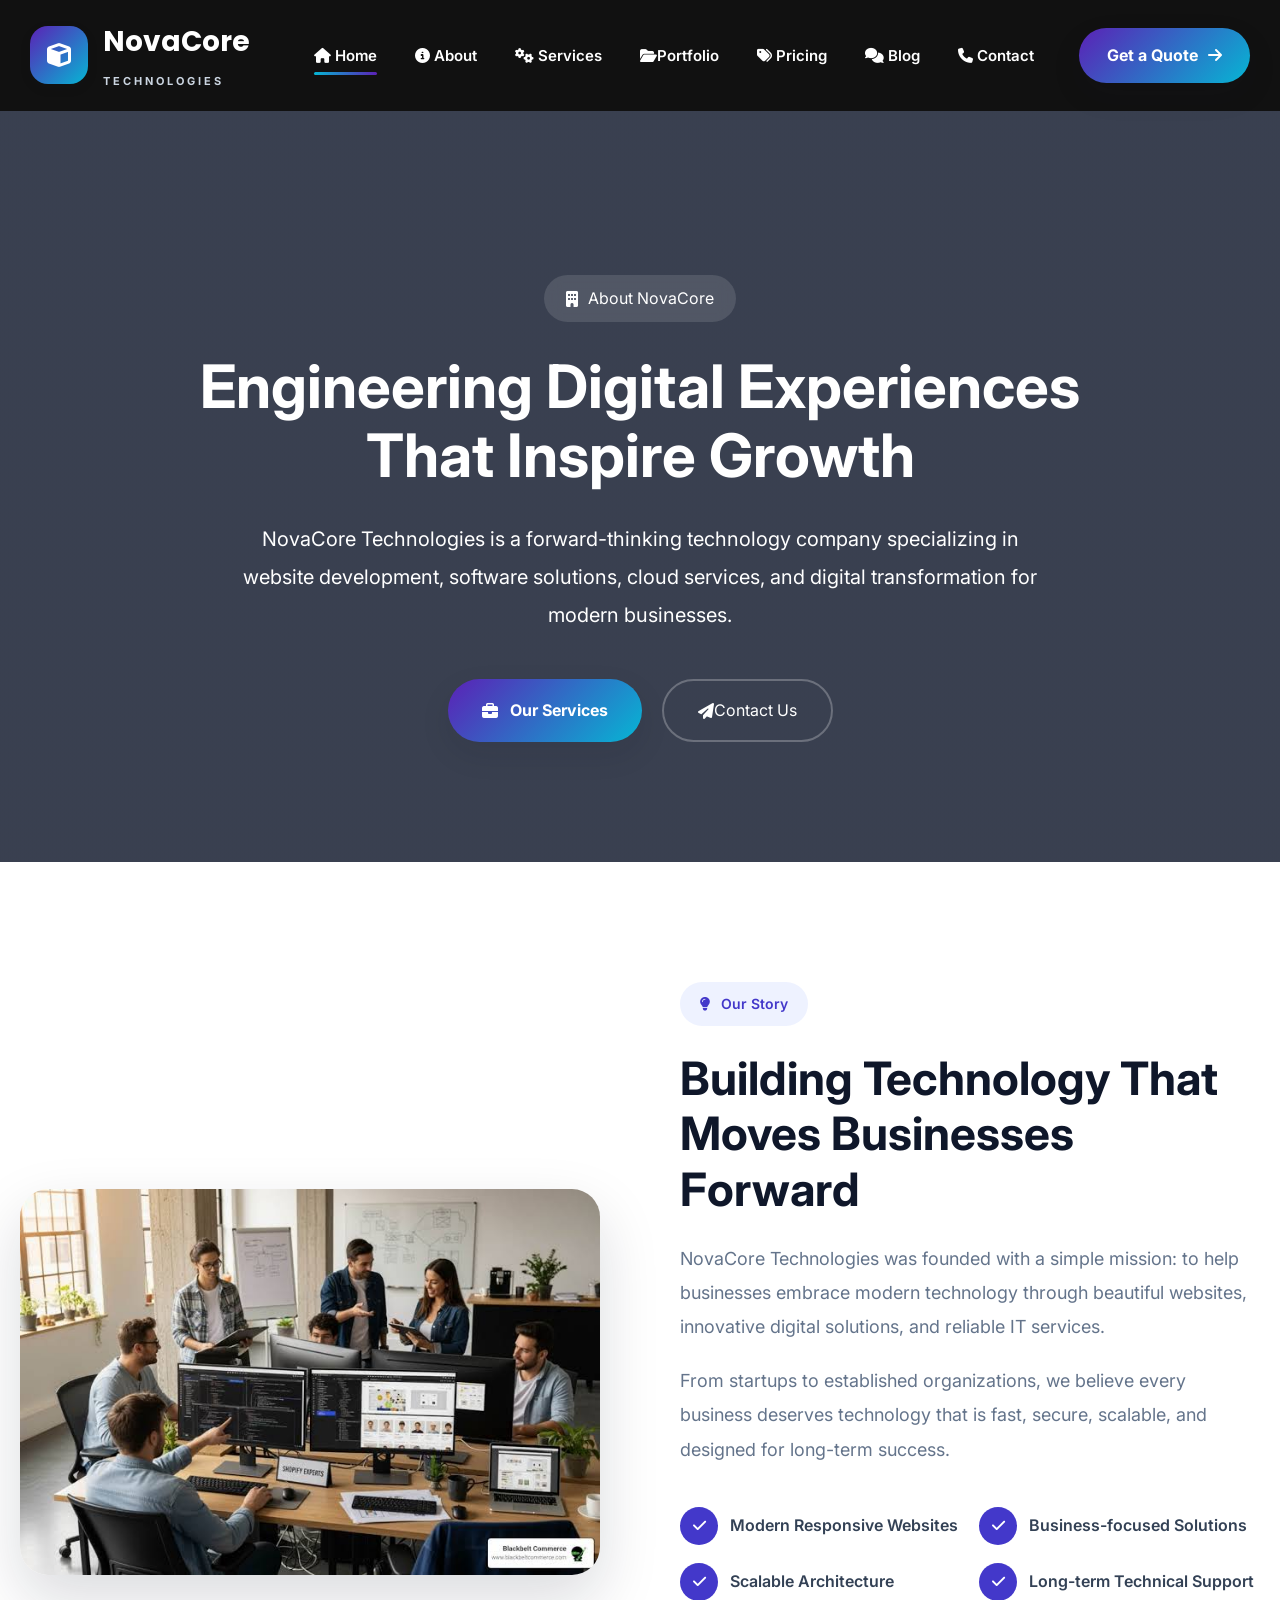
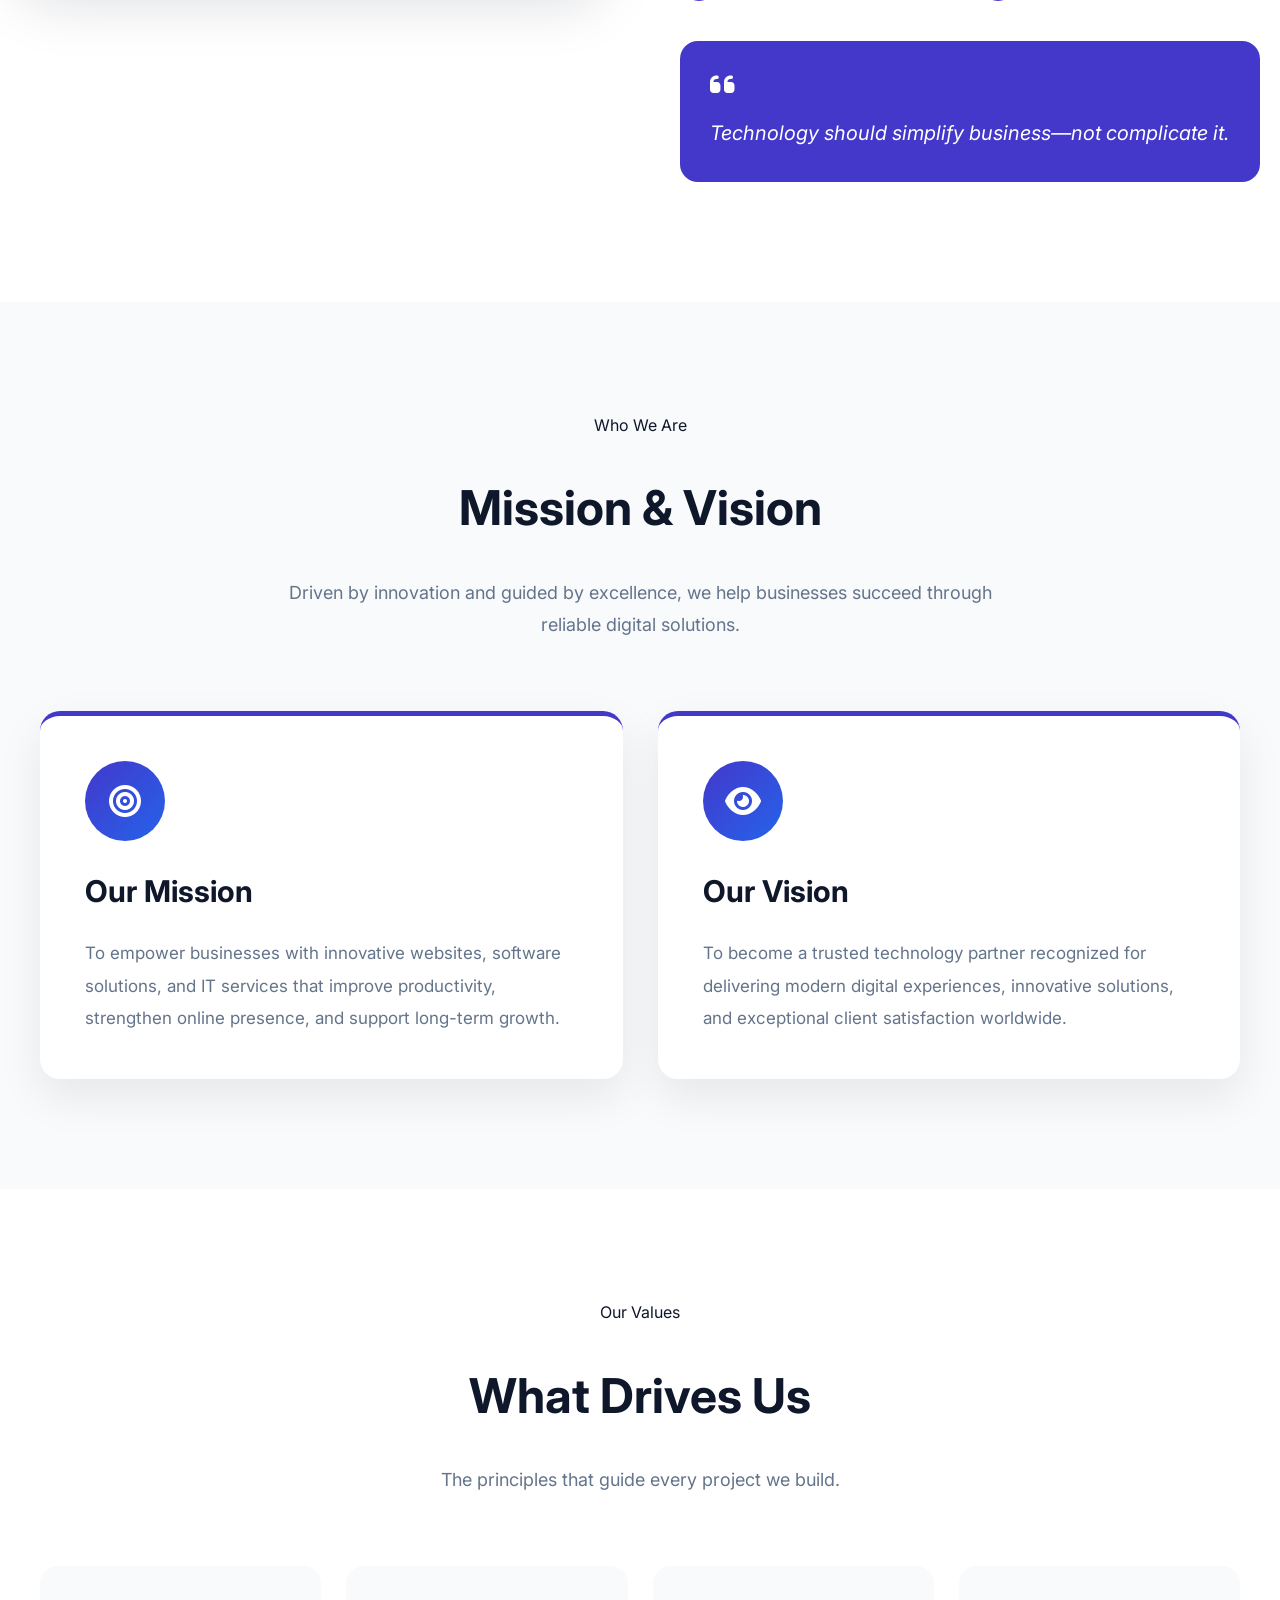
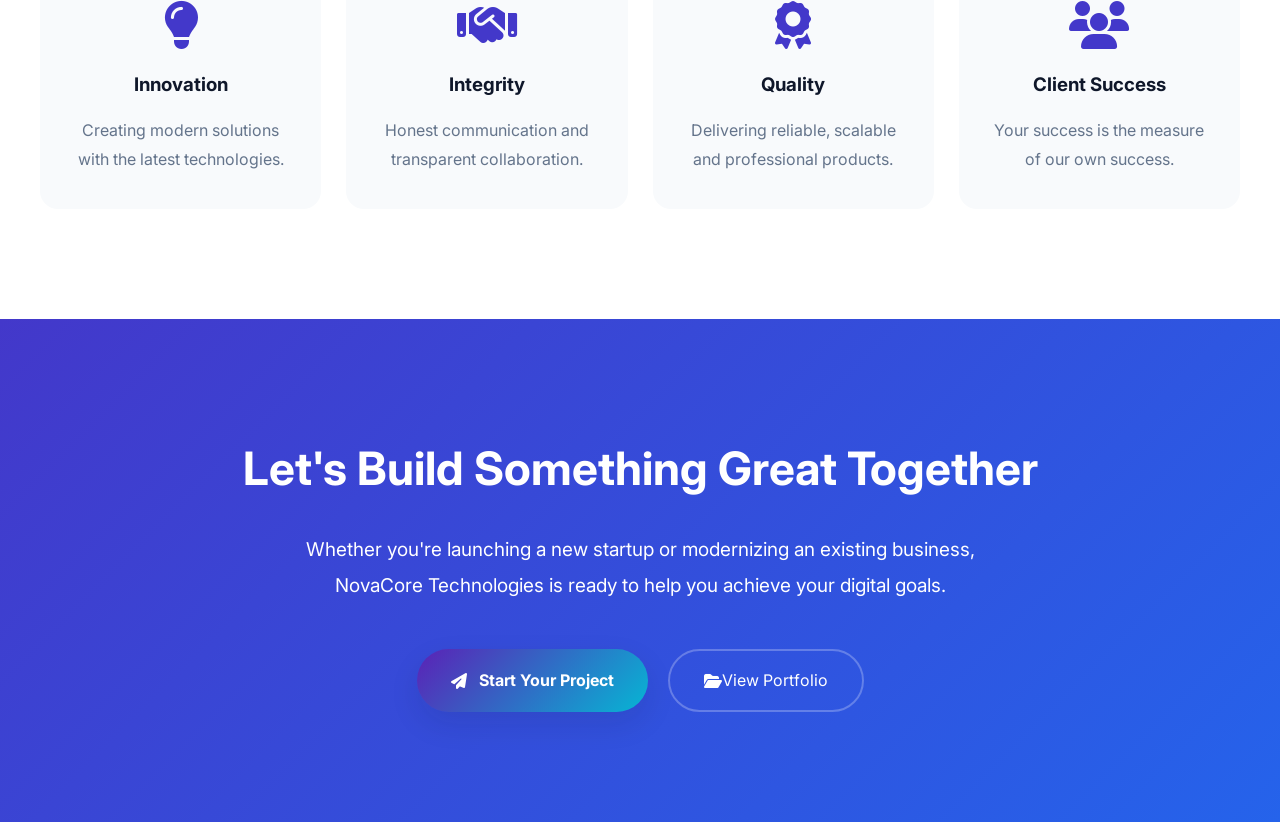
==== commit e9383831: "Add files via upload updated files" ====
--- a/about/about.html
+++ b/about/about.html
@@ -107,19 +107,19 @@
 
             <ul class="nav-links">
 
-                <li><a href="../index.html" class="active">Home</a></li>
-
-                <li><a href="about.html">About</a></li>
-
-                <li><a href="../services/services.html">Services</a></li>
-
-                <li><a href="../portfolio/portfolio.html">Portfolio</a></li>
-
-                <li><a href="../pricing/pricing.html">Pricing</a></li>
-
-                <li><a href="../blog/blog.html">Blog</a></li>
-
-                <li><a href="../contact/contact.html">Contact</a></li>
+                <li><a href="../index.html" class="active"><i class="fa solid fa-home"></i> Home</a></li>
+
+                <li><a href="about.html"><i class="fa solid fa-info-circle"></i> About</a></li>
+
+                <li><a href="../services/services.html"><i class="fa solid fa-cogs"></i> Services</a></li>
+
+                <li><a href="../portfolio/portfolio.html"><i class="fa solid fa-folder-open"></i>Portfolio</a></li>
+
+                <li><a href="../pricing/pricing.html"><i class="fa solid fa-tags"></i> Pricing</a></li>
+
+                <li><a href="../blog/blog.html"><i class="fa solid fa-comments"></i> Blog</a></li>
+
+                <li><a href="../contact/contact.html"><i class="fa solid fa-phone"></i> Contact</a></li>
 
             </ul>
 
--- a/css/responsive.css
+++ b/css/responsive.css
@@ -175,6 +175,15 @@
 
 @media(max-width:768px){
 
+
+
+.top-bar{
+    display:none;
+}
+
+body{
+    padding-top:85px;
+}
 .services{
 
     padding:90px 0;
@@ -338,6 +347,18 @@
 HERO
 ==================================================*/
 
+/*==================================================
+TOP BAR
+==================================================*/
+
+.top-bar{
+    display:none;
+}
+
+body{
+    padding-top:85px;
+}
+
 .hero{
 
     min-height:auto;
